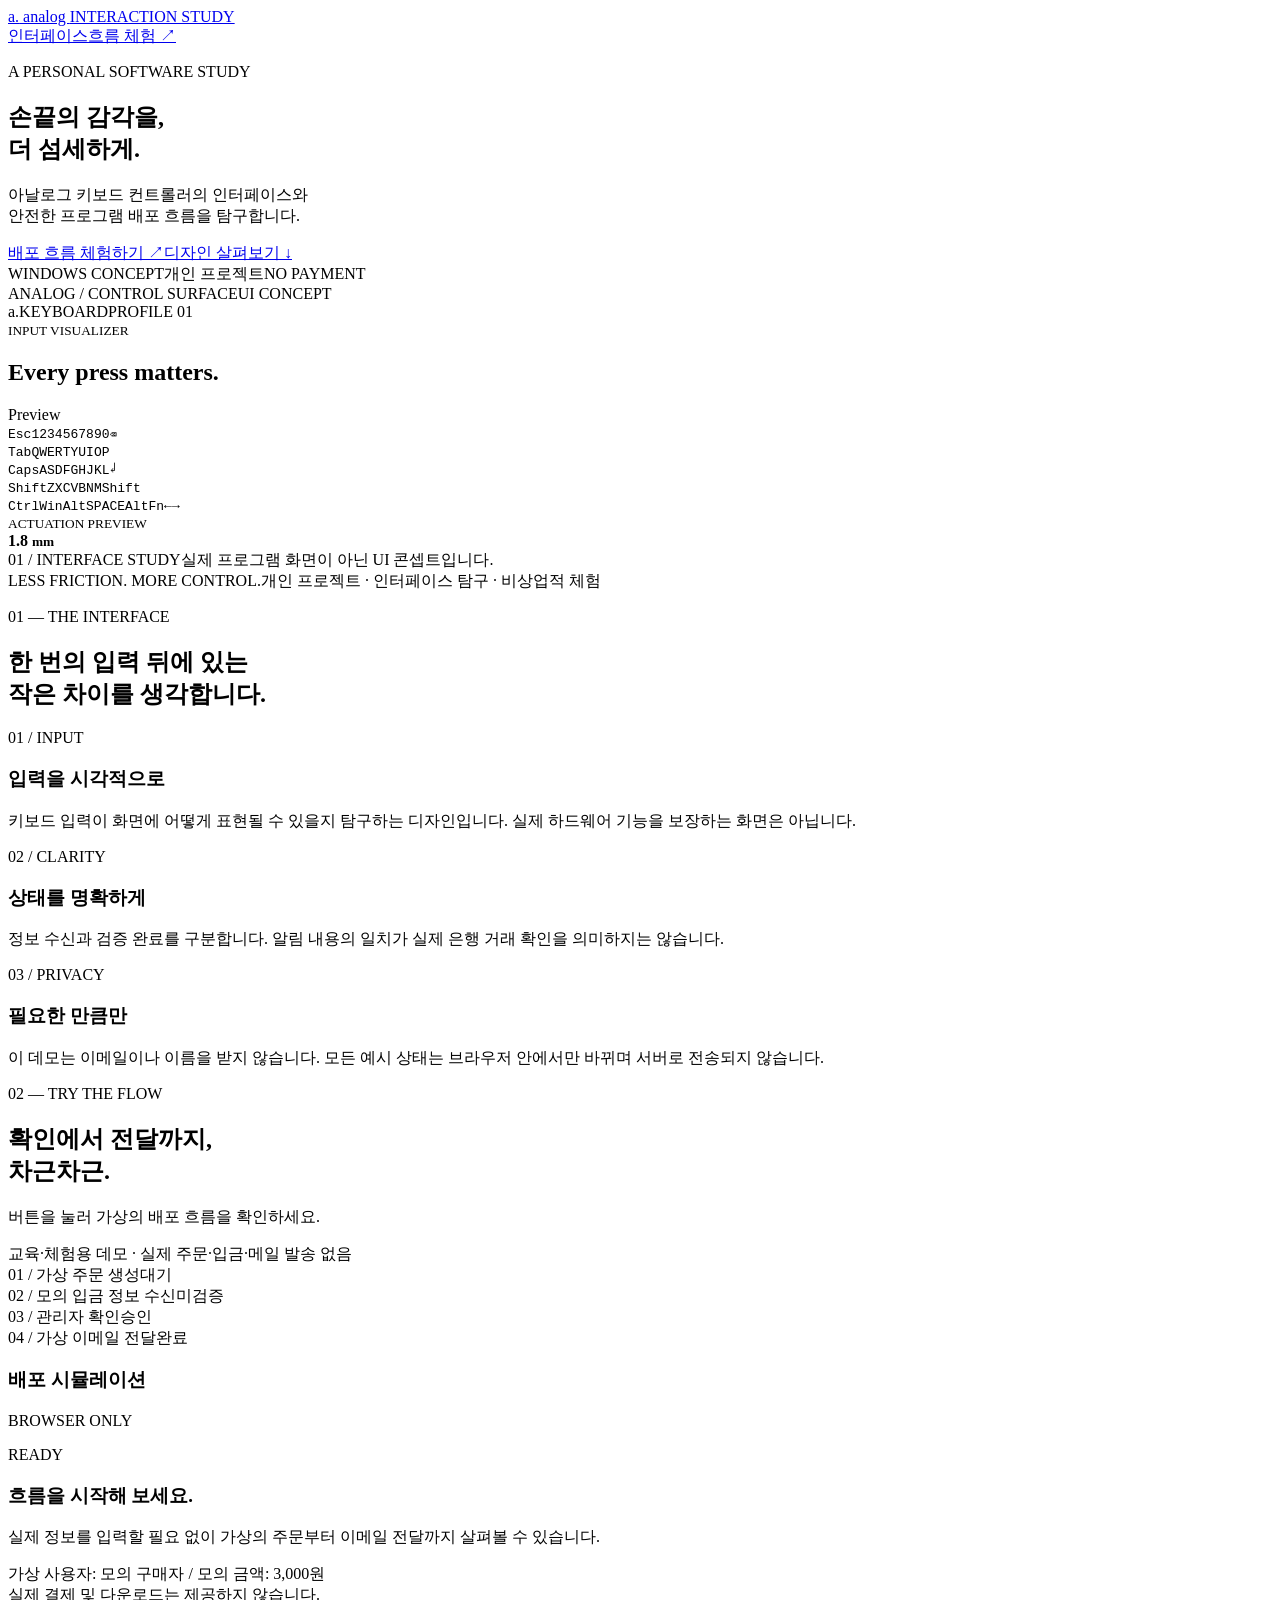
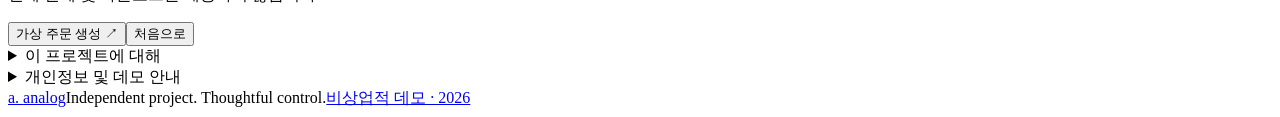
==== pages/index.html @ c751c34f "feat: implement safe keyboard store and noncommercial Pages demo" ====
<!doctype html><html lang="ko"><head><meta charset="utf-8"><meta name="viewport" content="width=device-width,initial-scale=1"><meta name="referrer" content="no-referrer"><meta name="description" content="개인 개발자의 아날로그 키보드 인터페이스와 배포 흐름을 살펴보는 비상업적 데모. 실제 결제와 개인정보 수집이 없습니다."><title>Analog — 인터랙션 스터디</title><link rel="stylesheet" href="./style.css"><script src="./demo.js" defer></script></head><body>
<header class="nav wrap"><a class="brand" href="./"><span class="brand-icon">a.</span> analog <span class="brand-sub">INTERACTION STUDY</span></a><nav><a href="#experience">인터페이스</a><a class="nav-cta" href="#flow">흐름 체험 <span>↗</span></a></nav></header>
<main><section class="hero wrap"><div class="hero-copy"><p class="eyebrow"><span class="dot"></span> A PERSONAL SOFTWARE STUDY</p><h1>손끝의 감각을,<br><span>더 섬세하게.</span></h1><p class="lead">아날로그 키보드 컨트롤러의 인터페이스와<br>안전한 프로그램 배포 흐름을 탐구합니다.</p><div class="hero-actions"><a class="button" href="#flow">배포 흐름 체험하기 <span>↗</span></a><a href="#experience" class="text-link">디자인 살펴보기 ↓</a></div><div class="hero-meta"><span>WINDOWS CONCEPT</span><span>개인 프로젝트</span><span>NO PAYMENT</span></div></div>
<div class="device-stage"><div class="stage-top"><span>ANALOG / CONTROL SURFACE</span><span class="pill">UI CONCEPT</span></div><div class="mini-app"><div class="mini-nav"><span class="app-symbol">a.</span><span>KEYBOARD</span><span>PROFILE 01</span></div><div class="mini-title"><div><small>INPUT VISUALIZER</small><h2>Every press matters.</h2></div><span class="online"><i></i> Preview</span></div><div class="keyboard" aria-label="가상 키보드 UI"><div><kbd>Esc</kbd><kbd>1</kbd><kbd>2</kbd><kbd>3</kbd><kbd>4</kbd><kbd>5</kbd><kbd>6</kbd><kbd>7</kbd><kbd>8</kbd><kbd>9</kbd><kbd>0</kbd><kbd>⌫</kbd></div><div><kbd>Tab</kbd><kbd>Q</kbd><kbd class="lit">W</kbd><kbd>E</kbd><kbd>R</kbd><kbd>T</kbd><kbd>Y</kbd><kbd>U</kbd><kbd>I</kbd><kbd>O</kbd><kbd>P</kbd></div><div><kbd>Caps</kbd><kbd class="lit soft">A</kbd><kbd class="lit soft">S</kbd><kbd class="lit">D</kbd><kbd>F</kbd><kbd>G</kbd><kbd>H</kbd><kbd>J</kbd><kbd>K</kbd><kbd>L</kbd><kbd>↵</kbd></div><div><kbd>Shift</kbd><kbd>Z</kbd><kbd>X</kbd><kbd>C</kbd><kbd>V</kbd><kbd>B</kbd><kbd>N</kbd><kbd>M</kbd><kbd>Shift</kbd></div><div><kbd>Ctrl</kbd><kbd>Win</kbd><kbd>Alt</kbd><kbd class="space">SPACE</kbd><kbd>Alt</kbd><kbd>Fn</kbd><kbd>←</kbd><kbd>→</kbd></div></div><div class="mini-bottom"><div><small>ACTUATION PREVIEW</small><div class="meter"><i></i></div></div><strong>1.8 <small>mm</small></strong></div></div><div class="stage-caption"><span>01 / INTERFACE STUDY</span><span>실제 프로그램 화면이 아닌 UI 콘셉트입니다.</span></div></div></section>
<div class="ribbon"><div class="wrap"><span>LESS FRICTION. MORE CONTROL.</span><span>개인 프로젝트 · 인터페이스 탐구 · 비상업적 체험</span></div></div>
<section id="experience" class="section wrap"><p class="eyebrow">01 — THE INTERFACE</p><div class="section-head"><h2>한 번의 입력 뒤에 있는<br>작은 차이를 생각합니다.</h2></div><div class="feature-grid"><article><span class="feature-no">01 / INPUT</span><h3>입력을 시각적으로</h3><p>키보드 입력이 화면에 어떻게 표현될 수 있을지 탐구하는 디자인입니다. 실제 하드웨어 기능을 보장하는 화면은 아닙니다.</p></article><article><span class="feature-no">02 / CLARITY</span><h3>상태를 명확하게</h3><p>정보 수신과 검증 완료를 구분합니다. 알림 내용의 일치가 실제 은행 거래 확인을 의미하지는 않습니다.</p></article><article><span class="feature-no">03 / PRIVACY</span><h3>필요한 만큼만</h3><p>이 데모는 이메일이나 이름을 받지 않습니다. 모든 예시 상태는 브라우저 안에서만 바뀌며 서버로 전송되지 않습니다.</p></article></div></section>
<section id="flow" class="compat wrap"><div><p class="eyebrow">02 — TRY THE FLOW</p><h2>확인에서 전달까지,<br>차근차근.</h2><p class="muted">버튼을 눌러 가상의 배포 흐름을 확인하세요.</p><div class="demo-label">교육·체험용 데모 · 실제 주문·입금·메일 발송 없음</div><div class="demo-steps"><div class="demo-step active" data-step="0"><span>01 / 가상 주문 생성</span><span>대기</span></div><div class="demo-step" data-step="1"><span>02 / 모의 입금 정보 수신</span><span>미검증</span></div><div class="demo-step" data-step="2"><span>03 / 관리자 확인</span><span>승인</span></div><div class="demo-step" data-step="3"><span>04 / 가상 이메일 전달</span><span>완료</span></div></div></div><div class="panel"><div class="panel-heading"><h3>배포 시뮬레이션</h3><span class="pill">BROWSER ONLY</span></div><div class="demo-screen" aria-live="polite"><p class="eyebrow" id="demo-state">READY</p><h3 id="demo-title">흐름을 시작해 보세요.</h3><p id="demo-description">실제 정보를 입력할 필요 없이 가상의 주문부터 이메일 전달까지 살펴볼 수 있습니다.</p><p class="fine">가상 사용자: 모의 구매자 / 모의 금액: 3,000원<br>실제 결제 및 다운로드는 제공하지 않습니다.</p></div><div class="demo-controls"><button class="button" id="demo-next">가상 주문 생성 ↗</button><button class="button secondary" id="demo-reset">처음으로</button></div></div></section>
<section class="policies wrap section"><details><summary>이 프로젝트에 대해</summary><p>Analog Keyboard Controller의 인터페이스와 배포 시스템을 연구하는 개인 프로젝트입니다. 이 페이지는 비상업적인 학습·데모 목적이며 판매·주문·결제를 제공하지 않습니다. 제품 기능, 호환 키보드, 릴리스 버전은 아직 확정되지 않았습니다.</p></details><details><summary>개인정보 및 데모 안내</summary><p>이 페이지는 개인정보 입력 양식이나 분석 도구를 사용하지 않습니다. 데모 상태는 새로고침하면 초기화됩니다. 호스팅 제공자는 서비스 제공에 필요한 접속 로그를 처리할 수 있습니다. 계좌정보, 주문 데이터, 비밀키, 배포 파일은 이 페이지에 포함되지 않습니다.</p></details></section>
</main><footer class="wrap"><a class="brand" href="./">a. <span>analog</span></a><span>Independent project. Thoughtful control.</span><a href="#flow">비상업적 데모 · 2026</a></footer></body></html>
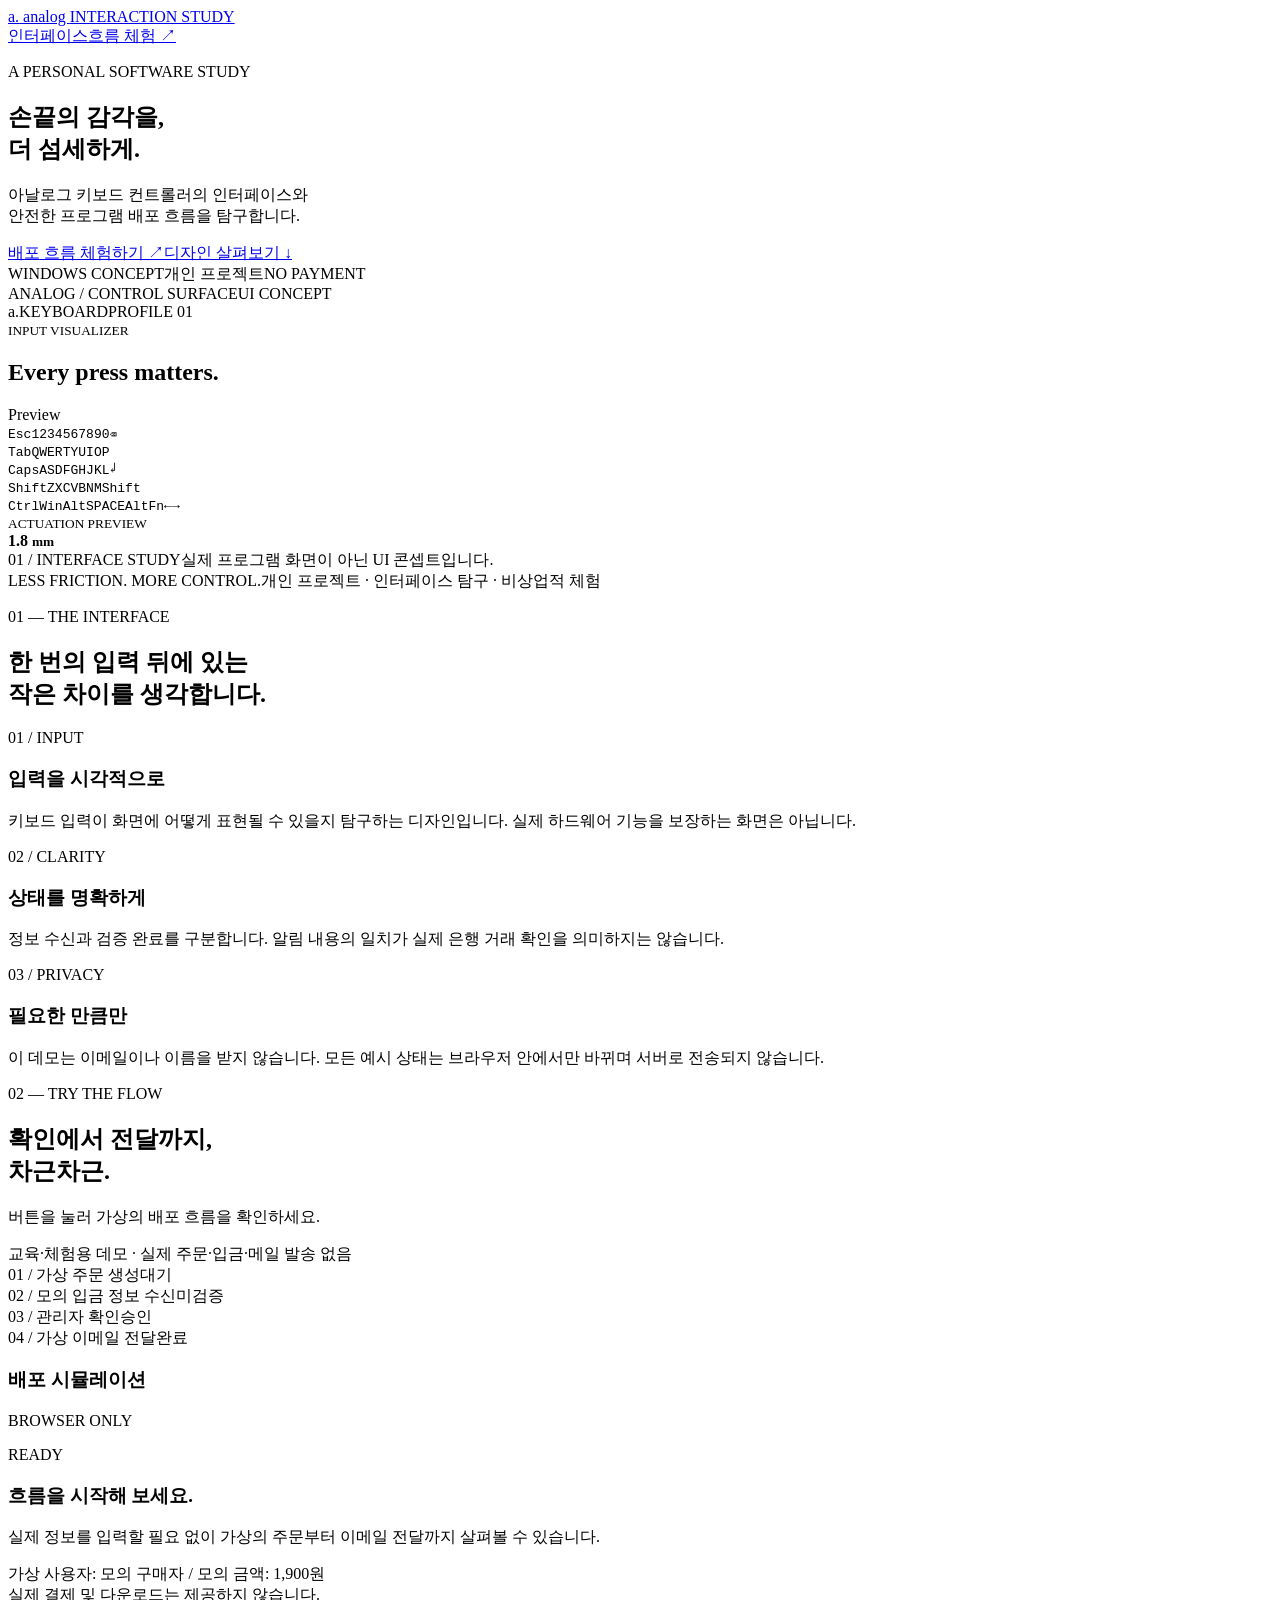
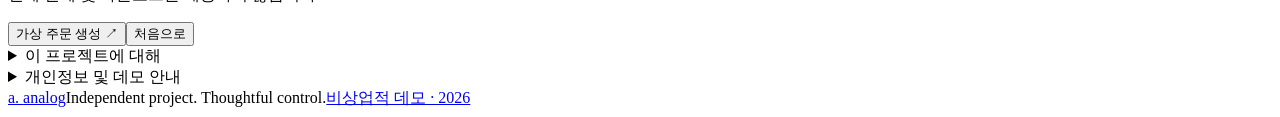
==== commit feec66e4: "feat: gate 1900 KRW Toss payment instructions behind saved email orders" ====
--- a/pages/index.html
+++ b/pages/index.html
@@ -4,6 +4,6 @@
 <div class="device-stage"><div class="stage-top"><span>ANALOG / CONTROL SURFACE</span><span class="pill">UI CONCEPT</span></div><div class="mini-app"><div class="mini-nav"><span class="app-symbol">a.</span><span>KEYBOARD</span><span>PROFILE 01</span></div><div class="mini-title"><div><small>INPUT VISUALIZER</small><h2>Every press matters.</h2></div><span class="online"><i></i> Preview</span></div><div class="keyboard" aria-label="가상 키보드 UI"><div><kbd>Esc</kbd><kbd>1</kbd><kbd>2</kbd><kbd>3</kbd><kbd>4</kbd><kbd>5</kbd><kbd>6</kbd><kbd>7</kbd><kbd>8</kbd><kbd>9</kbd><kbd>0</kbd><kbd>⌫</kbd></div><div><kbd>Tab</kbd><kbd>Q</kbd><kbd class="lit">W</kbd><kbd>E</kbd><kbd>R</kbd><kbd>T</kbd><kbd>Y</kbd><kbd>U</kbd><kbd>I</kbd><kbd>O</kbd><kbd>P</kbd></div><div><kbd>Caps</kbd><kbd class="lit soft">A</kbd><kbd class="lit soft">S</kbd><kbd class="lit">D</kbd><kbd>F</kbd><kbd>G</kbd><kbd>H</kbd><kbd>J</kbd><kbd>K</kbd><kbd>L</kbd><kbd>↵</kbd></div><div><kbd>Shift</kbd><kbd>Z</kbd><kbd>X</kbd><kbd>C</kbd><kbd>V</kbd><kbd>B</kbd><kbd>N</kbd><kbd>M</kbd><kbd>Shift</kbd></div><div><kbd>Ctrl</kbd><kbd>Win</kbd><kbd>Alt</kbd><kbd class="space">SPACE</kbd><kbd>Alt</kbd><kbd>Fn</kbd><kbd>←</kbd><kbd>→</kbd></div></div><div class="mini-bottom"><div><small>ACTUATION PREVIEW</small><div class="meter"><i></i></div></div><strong>1.8 <small>mm</small></strong></div></div><div class="stage-caption"><span>01 / INTERFACE STUDY</span><span>실제 프로그램 화면이 아닌 UI 콘셉트입니다.</span></div></div></section>
 <div class="ribbon"><div class="wrap"><span>LESS FRICTION. MORE CONTROL.</span><span>개인 프로젝트 · 인터페이스 탐구 · 비상업적 체험</span></div></div>
 <section id="experience" class="section wrap"><p class="eyebrow">01 — THE INTERFACE</p><div class="section-head"><h2>한 번의 입력 뒤에 있는<br>작은 차이를 생각합니다.</h2></div><div class="feature-grid"><article><span class="feature-no">01 / INPUT</span><h3>입력을 시각적으로</h3><p>키보드 입력이 화면에 어떻게 표현될 수 있을지 탐구하는 디자인입니다. 실제 하드웨어 기능을 보장하는 화면은 아닙니다.</p></article><article><span class="feature-no">02 / CLARITY</span><h3>상태를 명확하게</h3><p>정보 수신과 검증 완료를 구분합니다. 알림 내용의 일치가 실제 은행 거래 확인을 의미하지는 않습니다.</p></article><article><span class="feature-no">03 / PRIVACY</span><h3>필요한 만큼만</h3><p>이 데모는 이메일이나 이름을 받지 않습니다. 모든 예시 상태는 브라우저 안에서만 바뀌며 서버로 전송되지 않습니다.</p></article></div></section>
-<section id="flow" class="compat wrap"><div><p class="eyebrow">02 — TRY THE FLOW</p><h2>확인에서 전달까지,<br>차근차근.</h2><p class="muted">버튼을 눌러 가상의 배포 흐름을 확인하세요.</p><div class="demo-label">교육·체험용 데모 · 실제 주문·입금·메일 발송 없음</div><div class="demo-steps"><div class="demo-step active" data-step="0"><span>01 / 가상 주문 생성</span><span>대기</span></div><div class="demo-step" data-step="1"><span>02 / 모의 입금 정보 수신</span><span>미검증</span></div><div class="demo-step" data-step="2"><span>03 / 관리자 확인</span><span>승인</span></div><div class="demo-step" data-step="3"><span>04 / 가상 이메일 전달</span><span>완료</span></div></div></div><div class="panel"><div class="panel-heading"><h3>배포 시뮬레이션</h3><span class="pill">BROWSER ONLY</span></div><div class="demo-screen" aria-live="polite"><p class="eyebrow" id="demo-state">READY</p><h3 id="demo-title">흐름을 시작해 보세요.</h3><p id="demo-description">실제 정보를 입력할 필요 없이 가상의 주문부터 이메일 전달까지 살펴볼 수 있습니다.</p><p class="fine">가상 사용자: 모의 구매자 / 모의 금액: 3,000원<br>실제 결제 및 다운로드는 제공하지 않습니다.</p></div><div class="demo-controls"><button class="button" id="demo-next">가상 주문 생성 ↗</button><button class="button secondary" id="demo-reset">처음으로</button></div></div></section>
+<section id="flow" class="compat wrap"><div><p class="eyebrow">02 — TRY THE FLOW</p><h2>확인에서 전달까지,<br>차근차근.</h2><p class="muted">버튼을 눌러 가상의 배포 흐름을 확인하세요.</p><div class="demo-label">교육·체험용 데모 · 실제 주문·입금·메일 발송 없음</div><div class="demo-steps"><div class="demo-step active" data-step="0"><span>01 / 가상 주문 생성</span><span>대기</span></div><div class="demo-step" data-step="1"><span>02 / 모의 입금 정보 수신</span><span>미검증</span></div><div class="demo-step" data-step="2"><span>03 / 관리자 확인</span><span>승인</span></div><div class="demo-step" data-step="3"><span>04 / 가상 이메일 전달</span><span>완료</span></div></div></div><div class="panel"><div class="panel-heading"><h3>배포 시뮬레이션</h3><span class="pill">BROWSER ONLY</span></div><div class="demo-screen" aria-live="polite"><p class="eyebrow" id="demo-state">READY</p><h3 id="demo-title">흐름을 시작해 보세요.</h3><p id="demo-description">실제 정보를 입력할 필요 없이 가상의 주문부터 이메일 전달까지 살펴볼 수 있습니다.</p><p class="fine">가상 사용자: 모의 구매자 / 모의 금액: 1,900원<br>실제 결제 및 다운로드는 제공하지 않습니다.</p></div><div class="demo-controls"><button class="button" id="demo-next">가상 주문 생성 ↗</button><button class="button secondary" id="demo-reset">처음으로</button></div></div></section>
 <section class="policies wrap section"><details><summary>이 프로젝트에 대해</summary><p>Analog Keyboard Controller의 인터페이스와 배포 시스템을 연구하는 개인 프로젝트입니다. 이 페이지는 비상업적인 학습·데모 목적이며 판매·주문·결제를 제공하지 않습니다. 제품 기능, 호환 키보드, 릴리스 버전은 아직 확정되지 않았습니다.</p></details><details><summary>개인정보 및 데모 안내</summary><p>이 페이지는 개인정보 입력 양식이나 분석 도구를 사용하지 않습니다. 데모 상태는 새로고침하면 초기화됩니다. 호스팅 제공자는 서비스 제공에 필요한 접속 로그를 처리할 수 있습니다. 계좌정보, 주문 데이터, 비밀키, 배포 파일은 이 페이지에 포함되지 않습니다.</p></details></section>
 </main><footer class="wrap"><a class="brand" href="./">a. <span>analog</span></a><span>Independent project. Thoughtful control.</span><a href="#flow">비상업적 데모 · 2026</a></footer></body></html>
